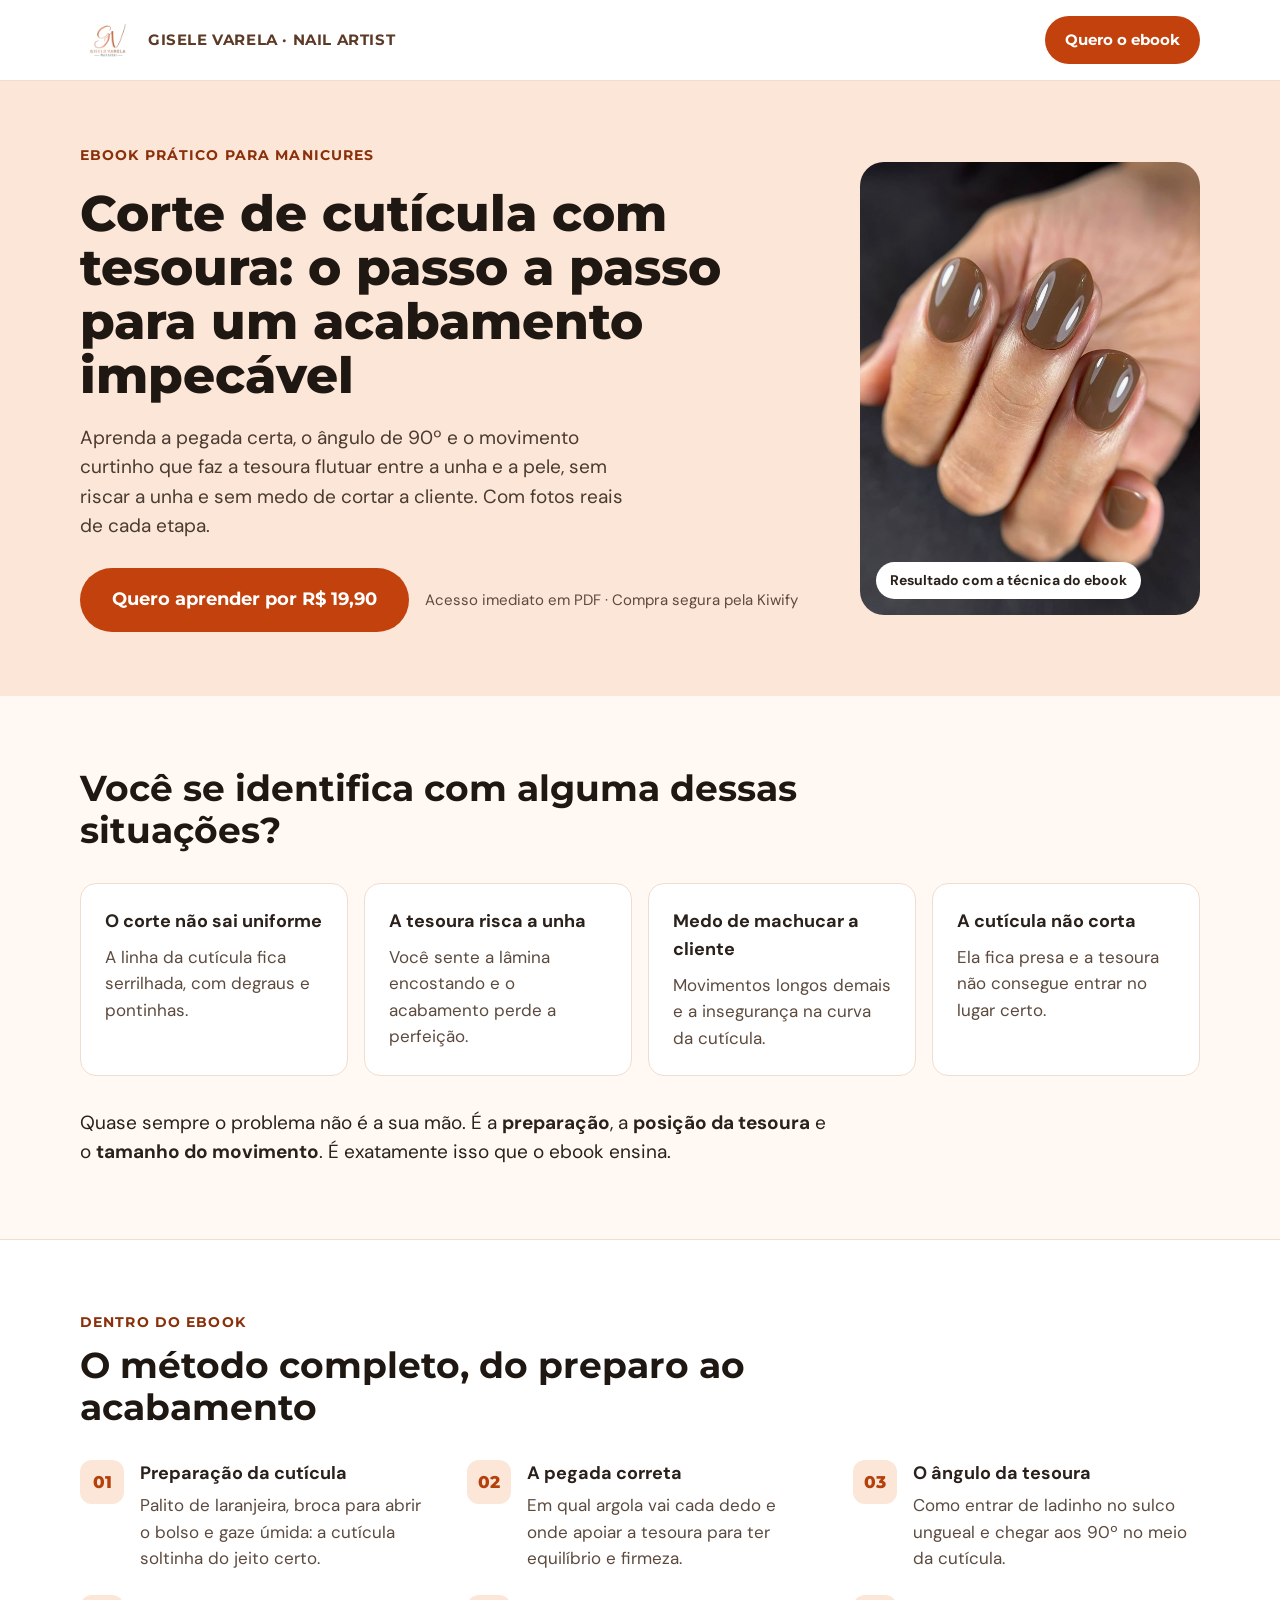
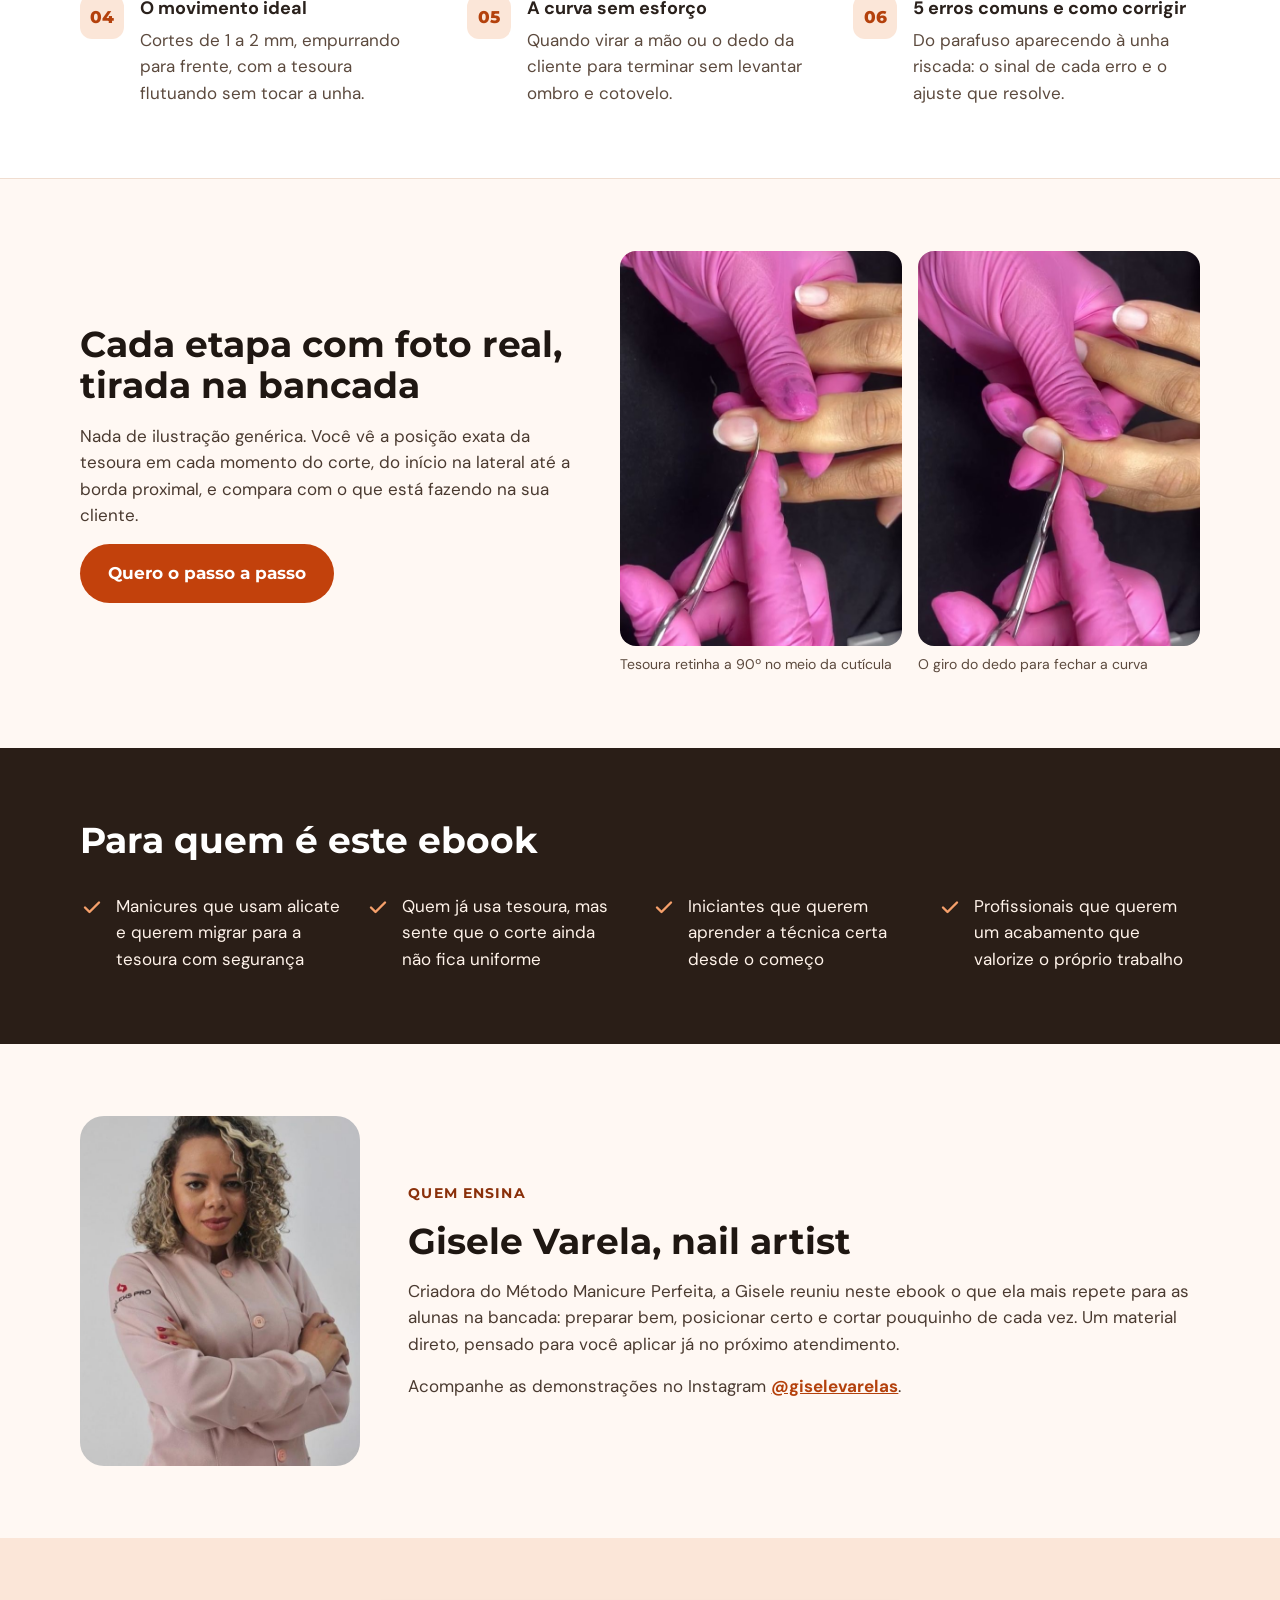
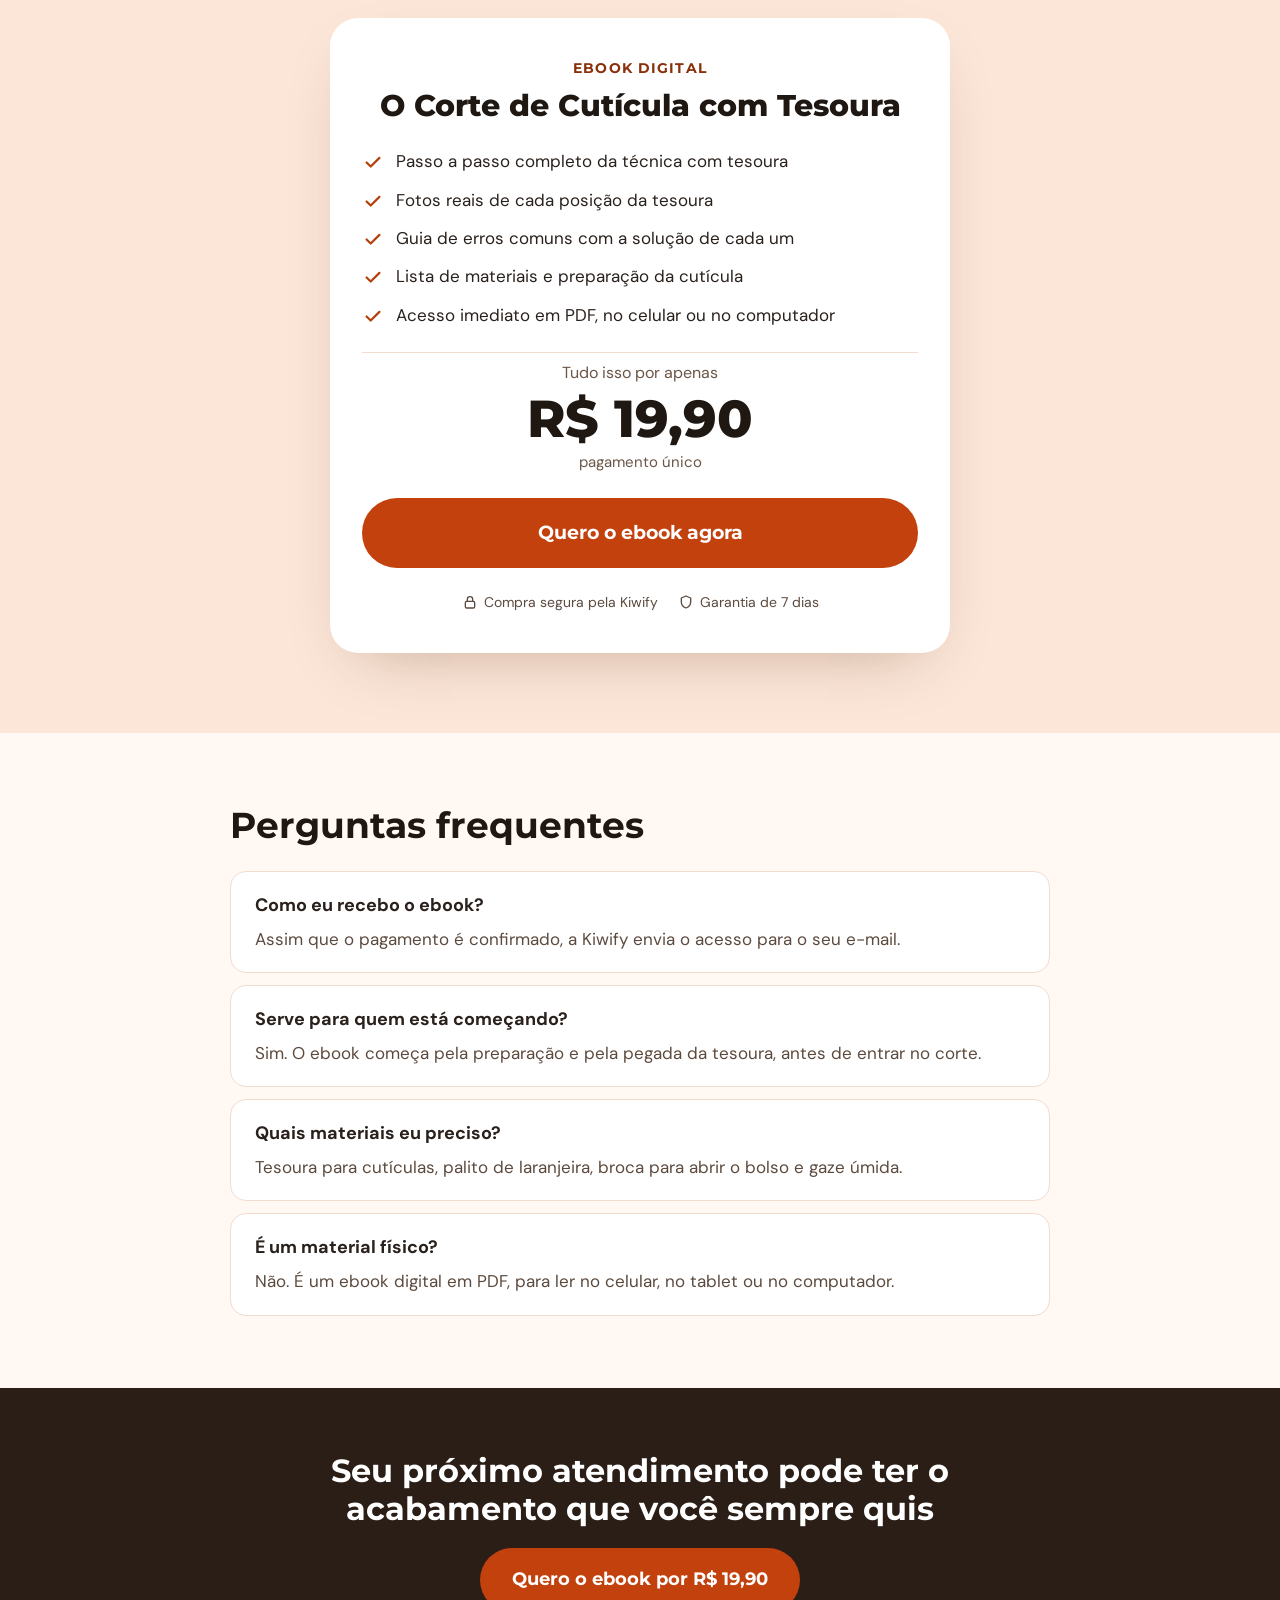
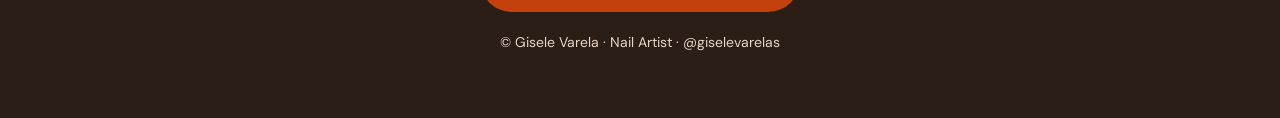
==== ebook/index.html @ bf1847d5 "ebook page" ====
<!doctype html>
<html lang="pt-BR">
<head>
<meta charset="utf-8">
<meta name="viewport" content="width=device-width, initial-scale=1">
<title>Ebook Corte de Cutícula com Tesoura | Gisele Varela</title>
<meta name="description" content="O passo a passo do corte de cutícula com tesoura, com fotos reais de cada etapa. Ebook da nail artist Gisele Varela por R$ 19,90.">
<meta property="og:title" content="Corte de cutícula com tesoura | Ebook Gisele Varela">
<meta property="og:description" content="Pegada correta, ângulo de 90º e cortes de 1 a 2 mm. Ebook por R$ 19,90.">
<meta property="og:image" content="https://giselevarela.com.br/ebook/images/og.jpg">
<meta property="og:url" content="https://giselevarela.com.br/ebook">
<link rel="icon" href="images/logo.png">
<link rel="preconnect" href="https://fonts.googleapis.com">
<link rel="stylesheet" href="https://fonts.googleapis.com/css2?family=Montserrat:wght@600;700;800&family=DM+Sans:wght@400;500;700&display=swap">
<style>
html{scroll-behavior:smooth}
body{margin:0;background:#FFF8F3}
a{color:#B4410C}a:hover{color:#8A300A}
img{max-width:100%}
@media (max-width:600px){h1{font-size:36px!important}h2{font-size:28px!important}}
</style>
<!-- Meta Pixel: siteGi -->
<script>
!function(f,b,e,v,n,t,s){if(f.fbq)return;n=f.fbq=function(){n.callMethod?
n.callMethod.apply(n,arguments):n.queue.push(arguments)};if(!f._fbq)f._fbq=n;
n.push=n;n.loaded=!0;n.version='2.0';n.queue=[];t=b.createElement(e);t.async=!0;
t.src=v;s=b.getElementsByTagName(e)[0];s.parentNode.insertBefore(t,s)}(window,
document,'script','https://connect.facebook.net/en_US/fbevents.js');
fbq('init','1163402462074647');
fbq('track','PageView');
fbq('track','ViewContent',{content_name:'Ebook Corte de Cuticula com Tesoura',content_category:'ebook',value:19.90,currency:'BRL'});
</script>
<noscript><img height="1" width="1" style="display:none" alt="" src="https://www.facebook.com/tr?id=1163402462074647&ev=PageView&noscript=1"></noscript>
</head>
<body>
<div style="font-family: 'DM Sans', system-ui, sans-serif; color: #2A211C; background: #FFF8F3; line-height: 1.55; font-size: 17px">

<!-- Topo -->
<header style="border-bottom: 1px solid #F0DDD0; background: #FFFFFF">
<div style="max-width: 1120px; margin: 0 auto; padding: 12px 20px; display: flex; align-items: center; justify-content: space-between; gap: 16px; flex-wrap: wrap">
<div style="display: flex; align-items: center; gap: 12px">
<img src="images/logo.png" alt="Gisele Varela Nail Artist" style="width: 56px; height: 56px; object-fit: contain">
<span style="font-family: Montserrat, sans-serif; font-weight: 700; font-size: 15px; letter-spacing: 0.04em; color: #5C3A26">GISELE VARELA · NAIL ARTIST</span>
</div>
<a href="#oferta" style="font-family: Montserrat, sans-serif; font-weight: 700; font-size: 15px; text-decoration: none; color: #FFFFFF; background: #C2410C; padding: 12px 20px; border-radius: 999px; min-height: 44px; box-sizing: border-box; display: inline-flex; align-items: center">Quero o ebook</a>
</div>
</header>

<!-- Hero -->
<section style="background: #FBE6D8">
<div style="max-width: 1120px; margin: 0 auto; padding: 64px 20px; display: flex; flex-wrap: wrap; align-items: center; gap: 48px">
<div style="flex: 999 1 480px; min-width: 0; display: flex; flex-direction: column; gap: 20px">
<span style="font-family: Montserrat, sans-serif; font-weight: 700; font-size: 14px; letter-spacing: 0.08em; text-transform: uppercase; color: #8A300A">Ebook prático para manicures</span>
<h1 style="margin: 0; font-family: Montserrat, sans-serif; font-weight: 800; font-size: 50px; line-height: 1.08; color: #1F1712">Corte de cutícula com tesoura: o passo a passo para um acabamento impecável</h1>
<p style="margin: 0; font-size: 19px; color: #4A3A30; max-width: 560px">Aprenda a pegada certa, o ângulo de 90º e o movimento curtinho que faz a tesoura flutuar entre a unha e a pele, sem riscar a unha e sem medo de cortar a cliente. Com fotos reais de cada etapa.</p>
<div style="display: flex; flex-wrap: wrap; align-items: center; gap: 16px; margin-top: 8px">
<a href="#oferta" style="font-family: Montserrat, sans-serif; font-weight: 700; font-size: 18px; text-decoration: none; color: #FFFFFF; background: #C2410C; padding: 18px 32px; border-radius: 999px; min-height: 56px; box-sizing: border-box; display: inline-flex; align-items: center">Quero aprender por R$ 19,90</a>
<span style="font-size: 15px; color: #5C4A3E">Acesso imediato em PDF · Compra segura pela Kiwify</span>
</div>
</div>
<div style="flex: 1 1 340px; min-width: 0; display: flex; justify-content: center">
<div style="position: relative; width: 100%; max-width: 400px">
<img src="images/resultado.jpg" alt="Unhas finalizadas com esmalte marrom após o corte com tesoura" style="width: 100%; aspect-ratio: 3 / 4; object-fit: cover; border-radius: 24px; display: block">
<span style="position: absolute; left: 16px; bottom: 16px; background: #FFFFFF; color: #2A211C; font-size: 14px; font-weight: 700; padding: 8px 14px; border-radius: 999px">Resultado com a técnica do ebook</span>
</div>
</div>
</div>
</section>

<!-- Dores -->
<section>
<div style="max-width: 1120px; margin: 0 auto; padding: 72px 20px; display: flex; flex-direction: column; gap: 32px">
<h2 style="margin: 0; font-family: Montserrat, sans-serif; font-weight: 700; font-size: 36px; line-height: 1.15; color: #1F1712; max-width: 720px">Você se identifica com alguma dessas situações?</h2>
<div style="display: grid; grid-template-columns: repeat(auto-fit, minmax(240px, 1fr)); gap: 16px">
<div style="background: #FFFFFF; border: 1px solid #F0DDD0; border-radius: 16px; padding: 24px; display: flex; flex-direction: column; gap: 8px">
<strong style="font-size: 18px">O corte não sai uniforme</strong>
<span style="color: #5C4A3E">A linha da cutícula fica serrilhada, com degraus e pontinhas.</span>
</div>
<div style="background: #FFFFFF; border: 1px solid #F0DDD0; border-radius: 16px; padding: 24px; display: flex; flex-direction: column; gap: 8px">
<strong style="font-size: 18px">A tesoura risca a unha</strong>
<span style="color: #5C4A3E">Você sente a lâmina encostando e o acabamento perde a perfeição.</span>
</div>
<div style="background: #FFFFFF; border: 1px solid #F0DDD0; border-radius: 16px; padding: 24px; display: flex; flex-direction: column; gap: 8px">
<strong style="font-size: 18px">Medo de machucar a cliente</strong>
<span style="color: #5C4A3E">Movimentos longos demais e a insegurança na curva da cutícula.</span>
</div>
<div style="background: #FFFFFF; border: 1px solid #F0DDD0; border-radius: 16px; padding: 24px; display: flex; flex-direction: column; gap: 8px">
<strong style="font-size: 18px">A cutícula não corta</strong>
<span style="color: #5C4A3E">Ela fica presa e a tesoura não consegue entrar no lugar certo.</span>
</div>
</div>
<p style="margin: 0; font-size: 19px; color: #2A211C; max-width: 760px">Quase sempre o problema não é a sua mão. É a <strong>preparação</strong>, a <strong>posição da tesoura</strong> e o <strong>tamanho do movimento</strong>. É exatamente isso que o ebook ensina.</p>
</div>
</section>

<!-- O que você vai aprender -->
<section style="background: #FFFFFF; border-top: 1px solid #F0DDD0; border-bottom: 1px solid #F0DDD0">
<div style="max-width: 1120px; margin: 0 auto; padding: 72px 20px; display: flex; flex-direction: column; gap: 32px">
<div style="display: flex; flex-direction: column; gap: 12px; max-width: 720px">
<span style="font-family: Montserrat, sans-serif; font-weight: 700; font-size: 14px; letter-spacing: 0.08em; text-transform: uppercase; color: #8A300A">Dentro do ebook</span>
<h2 style="margin: 0; font-family: Montserrat, sans-serif; font-weight: 700; font-size: 36px; line-height: 1.15; color: #1F1712">O método completo, do preparo ao acabamento</h2>
</div>
<div style="display: grid; grid-template-columns: repeat(auto-fit, minmax(300px, 1fr)); gap: 24px 40px">
<div style="display: flex; gap: 16px; align-items: flex-start">
<span style="flex: none; width: 44px; height: 44px; border-radius: 12px; background: #FBE6D8; color: #B4410C; display: flex; align-items: center; justify-content: center; font-family: Montserrat, sans-serif; font-weight: 800">01</span>
<div style="display: flex; flex-direction: column; gap: 4px"><strong style="font-size: 18px">Preparação da cutícula</strong><span style="color: #5C4A3E">Palito de laranjeira, broca para abrir o bolso e gaze úmida: a cutícula soltinha do jeito certo.</span></div>
</div>
<div style="display: flex; gap: 16px; align-items: flex-start">
<span style="flex: none; width: 44px; height: 44px; border-radius: 12px; background: #FBE6D8; color: #B4410C; display: flex; align-items: center; justify-content: center; font-family: Montserrat, sans-serif; font-weight: 800">02</span>
<div style="display: flex; flex-direction: column; gap: 4px"><strong style="font-size: 18px">A pegada correta</strong><span style="color: #5C4A3E">Em qual argola vai cada dedo e onde apoiar a tesoura para ter equilíbrio e firmeza.</span></div>
</div>
<div style="display: flex; gap: 16px; align-items: flex-start">
<span style="flex: none; width: 44px; height: 44px; border-radius: 12px; background: #FBE6D8; color: #B4410C; display: flex; align-items: center; justify-content: center; font-family: Montserrat, sans-serif; font-weight: 800">03</span>
<div style="display: flex; flex-direction: column; gap: 4px"><strong style="font-size: 18px">O ângulo da tesoura</strong><span style="color: #5C4A3E">Como entrar de ladinho no sulco ungueal e chegar aos 90º no meio da cutícula.</span></div>
</div>
<div style="display: flex; gap: 16px; align-items: flex-start">
<span style="flex: none; width: 44px; height: 44px; border-radius: 12px; background: #FBE6D8; color: #B4410C; display: flex; align-items: center; justify-content: center; font-family: Montserrat, sans-serif; font-weight: 800">04</span>
<div style="display: flex; flex-direction: column; gap: 4px"><strong style="font-size: 18px">O movimento ideal</strong><span style="color: #5C4A3E">Cortes de 1 a 2 mm, empurrando para frente, com a tesoura flutuando sem tocar a unha.</span></div>
</div>
<div style="display: flex; gap: 16px; align-items: flex-start">
<span style="flex: none; width: 44px; height: 44px; border-radius: 12px; background: #FBE6D8; color: #B4410C; display: flex; align-items: center; justify-content: center; font-family: Montserrat, sans-serif; font-weight: 800">05</span>
<div style="display: flex; flex-direction: column; gap: 4px"><strong style="font-size: 18px">A curva sem esforço</strong><span style="color: #5C4A3E">Quando virar a mão ou o dedo da cliente para terminar sem levantar ombro e cotovelo.</span></div>
</div>
<div style="display: flex; gap: 16px; align-items: flex-start">
<span style="flex: none; width: 44px; height: 44px; border-radius: 12px; background: #FBE6D8; color: #B4410C; display: flex; align-items: center; justify-content: center; font-family: Montserrat, sans-serif; font-weight: 800">06</span>
<div style="display: flex; flex-direction: column; gap: 4px"><strong style="font-size: 18px">5 erros comuns e como corrigir</strong><span style="color: #5C4A3E">Do parafuso aparecendo à unha riscada: o sinal de cada erro e o ajuste que resolve.</span></div>
</div>
</div>
</div>
</section>

<!-- Fotos do passo a passo -->
<section>
<div style="max-width: 1120px; margin: 0 auto; padding: 72px 20px; display: flex; flex-wrap: wrap; gap: 40px; align-items: center">
<div style="flex: 1 1 360px; min-width: 0; display: flex; flex-direction: column; gap: 16px">
<h2 style="margin: 0; font-family: Montserrat, sans-serif; font-weight: 700; font-size: 36px; line-height: 1.15; color: #1F1712">Cada etapa com foto real, tirada na bancada</h2>
<p style="margin: 0; color: #4A3A30">Nada de ilustração genérica. Você vê a posição exata da tesoura em cada momento do corte, do início na lateral até a borda proximal, e compara com o que está fazendo na sua cliente.</p>
<a href="#oferta" style="align-self: flex-start; font-family: Montserrat, sans-serif; font-weight: 700; font-size: 17px; text-decoration: none; color: #FFFFFF; background: #C2410C; padding: 16px 28px; border-radius: 999px; min-height: 52px; box-sizing: border-box; display: inline-flex; align-items: center">Quero o passo a passo</a>
</div>
<div style="flex: 1 1 440px; min-width: 0; display: grid; grid-template-columns: repeat(2, minmax(0, 1fr)); gap: 16px">
<figure style="margin: 0; display: flex; flex-direction: column; gap: 8px">
<img src="images/angulo-90.jpg" alt="Tesoura posicionada a 90 graus no meio da cutícula" style="width: 100%; aspect-ratio: 5 / 7; object-fit: cover; border-radius: 16px; display: block">
<figcaption style="font-size: 14px; color: #5C4A3E">Tesoura retinha a 90º no meio da cutícula</figcaption>
</figure>
<figure style="margin: 0; display: flex; flex-direction: column; gap: 8px">
<img src="images/tecnica-curva.jpg" alt="Virando levemente o dedo da cliente para fazer a curva" style="width: 100%; aspect-ratio: 5 / 7; object-fit: cover; border-radius: 16px; display: block">
<figcaption style="font-size: 14px; color: #5C4A3E">O giro do dedo para fechar a curva</figcaption>
</figure>
</div>
</div>
</section>

<!-- Para quem é -->
<section style="background: #2A1E17; color: #FFF3EA">
<div style="max-width: 1120px; margin: 0 auto; padding: 72px 20px; display: flex; flex-direction: column; gap: 32px">
<h2 style="margin: 0; font-family: Montserrat, sans-serif; font-weight: 700; font-size: 36px; line-height: 1.15; color: #FFFFFF">Para quem é este ebook</h2>
<div style="display: grid; grid-template-columns: repeat(auto-fit, minmax(260px, 1fr)); gap: 24px">
<div style="display: flex; gap: 12px; align-items: flex-start">
<svg width="24" height="24" viewBox="0 0 24 24" fill="none" stroke="#F6A06B" stroke-width="2.4" stroke-linecap="round" stroke-linejoin="round" aria-hidden="true" style="flex: none; margin-top: 2px"><path d="M5 12.5l4.5 4.5L19 7.5"></path></svg>
<span>Manicures que usam alicate e querem migrar para a tesoura com segurança</span>
</div>
<div style="display: flex; gap: 12px; align-items: flex-start">
<svg width="24" height="24" viewBox="0 0 24 24" fill="none" stroke="#F6A06B" stroke-width="2.4" stroke-linecap="round" stroke-linejoin="round" aria-hidden="true" style="flex: none; margin-top: 2px"><path d="M5 12.5l4.5 4.5L19 7.5"></path></svg>
<span>Quem já usa tesoura, mas sente que o corte ainda não fica uniforme</span>
</div>
<div style="display: flex; gap: 12px; align-items: flex-start">
<svg width="24" height="24" viewBox="0 0 24 24" fill="none" stroke="#F6A06B" stroke-width="2.4" stroke-linecap="round" stroke-linejoin="round" aria-hidden="true" style="flex: none; margin-top: 2px"><path d="M5 12.5l4.5 4.5L19 7.5"></path></svg>
<span>Iniciantes que querem aprender a técnica certa desde o começo</span>
</div>
<div style="display: flex; gap: 12px; align-items: flex-start">
<svg width="24" height="24" viewBox="0 0 24 24" fill="none" stroke="#F6A06B" stroke-width="2.4" stroke-linecap="round" stroke-linejoin="round" aria-hidden="true" style="flex: none; margin-top: 2px"><path d="M5 12.5l4.5 4.5L19 7.5"></path></svg>
<span>Profissionais que querem um acabamento que valorize o próprio trabalho</span>
</div>
</div>
</div>
</section>

<!-- Sobre a Gisele -->
<section>
<div style="max-width: 1120px; margin: 0 auto; padding: 72px 20px; display: flex; flex-wrap: wrap; gap: 48px; align-items: center">
<img src="images/gisele.jpg" alt="Gisele Varela, nail artist" style="flex: 1 1 280px; max-width: 380px; width: 100%; aspect-ratio: 4 / 5; object-fit: cover; border-radius: 24px; display: block; min-width: 0">
<div style="flex: 999 1 420px; min-width: 0; display: flex; flex-direction: column; gap: 16px">
<span style="font-family: Montserrat, sans-serif; font-weight: 700; font-size: 14px; letter-spacing: 0.08em; text-transform: uppercase; color: #8A300A">Quem ensina</span>
<h2 style="margin: 0; font-family: Montserrat, sans-serif; font-weight: 700; font-size: 36px; line-height: 1.15; color: #1F1712">Gisele Varela, nail artist</h2>
<p style="margin: 0; color: #4A3A30">Criadora do Método Manicure Perfeita, a Gisele reuniu neste ebook o que ela mais repete para as alunas na bancada: preparar bem, posicionar certo e cortar pouquinho de cada vez. Um material direto, pensado para você aplicar já no próximo atendimento.</p>
<p style="margin: 0; color: #4A3A30">Acompanhe as demonstrações no Instagram <a href="https://instagram.com/giselevarelas" style="font-weight: 700">@giselevarelas</a>.</p>
</div>
</div>
</section>

<!-- Oferta -->
<section id="oferta" style="background: #FBE6D8">
<div style="max-width: 1120px; margin: 0 auto; padding: 80px 20px; display: flex; justify-content: center">
<div style="width: 100%; max-width: 620px; background: #FFFFFF; border-radius: 28px; padding: 40px 32px; box-sizing: border-box; display: flex; flex-direction: column; gap: 24px; box-shadow: 0 24px 60px -30px rgba(90, 40, 10, 0.35)">
<div style="display: flex; flex-direction: column; gap: 8px; text-align: center">
<span style="font-family: Montserrat, sans-serif; font-weight: 700; font-size: 14px; letter-spacing: 0.08em; text-transform: uppercase; color: #8A300A">Ebook digital</span>
<h2 style="margin: 0; font-family: Montserrat, sans-serif; font-weight: 800; font-size: 30px; line-height: 1.2; color: #1F1712">O Corte de Cutícula com Tesoura</h2>
</div>
<ul style="margin: 0; padding: 0; list-style: none; display: flex; flex-direction: column; gap: 12px">
<li style="display: flex; gap: 12px; align-items: flex-start"><svg width="22" height="22" viewBox="0 0 24 24" fill="none" stroke="#B4410C" stroke-width="2.4" stroke-linecap="round" stroke-linejoin="round" aria-hidden="true" style="flex: none; margin-top: 3px"><path d="M5 12.5l4.5 4.5L19 7.5"></path></svg><span>Passo a passo completo da técnica com tesoura</span></li>
<li style="display: flex; gap: 12px; align-items: flex-start"><svg width="22" height="22" viewBox="0 0 24 24" fill="none" stroke="#B4410C" stroke-width="2.4" stroke-linecap="round" stroke-linejoin="round" aria-hidden="true" style="flex: none; margin-top: 3px"><path d="M5 12.5l4.5 4.5L19 7.5"></path></svg><span>Fotos reais de cada posição da tesoura</span></li>
<li style="display: flex; gap: 12px; align-items: flex-start"><svg width="22" height="22" viewBox="0 0 24 24" fill="none" stroke="#B4410C" stroke-width="2.4" stroke-linecap="round" stroke-linejoin="round" aria-hidden="true" style="flex: none; margin-top: 3px"><path d="M5 12.5l4.5 4.5L19 7.5"></path></svg><span>Guia de erros comuns com a solução de cada um</span></li>
<li style="display: flex; gap: 12px; align-items: flex-start"><svg width="22" height="22" viewBox="0 0 24 24" fill="none" stroke="#B4410C" stroke-width="2.4" stroke-linecap="round" stroke-linejoin="round" aria-hidden="true" style="flex: none; margin-top: 3px"><path d="M5 12.5l4.5 4.5L19 7.5"></path></svg><span>Lista de materiais e preparação da cutícula</span></li>
<li style="display: flex; gap: 12px; align-items: flex-start"><svg width="22" height="22" viewBox="0 0 24 24" fill="none" stroke="#B4410C" stroke-width="2.4" stroke-linecap="round" stroke-linejoin="round" aria-hidden="true" style="flex: none; margin-top: 3px"><path d="M5 12.5l4.5 4.5L19 7.5"></path></svg><span>Acesso imediato em PDF, no celular ou no computador</span></li>
</ul>
<div style="display: flex; flex-direction: column; align-items: center; gap: 4px; padding-top: 8px; border-top: 1px solid #F0DDD0">
<span style="font-size: 16px; color: #6B5648">Tudo isso por apenas</span>
<span style="font-family: Montserrat, sans-serif; font-weight: 800; font-size: 52px; line-height: 1.1; color: #1F1712">R$ 19,90</span>
<span style="font-size: 15px; color: #6B5648">pagamento único</span>
</div>
<a href="https://pay.kiwify.com.br/HO2A3Sz" style="font-family: Montserrat, sans-serif; font-weight: 700; font-size: 19px; text-decoration: none; color: #FFFFFF; background: #C2410C; padding: 20px 24px; border-radius: 999px; min-height: 60px; box-sizing: border-box; display: flex; align-items: center; justify-content: center; text-align: center">Quero o ebook agora</a>
<div style="display: flex; flex-wrap: wrap; justify-content: center; gap: 8px 20px; font-size: 14px; color: #5C4A3E">
<span style="display: inline-flex; align-items: center; gap: 6px"><svg width="16" height="16" viewBox="0 0 24 24" fill="none" stroke="currentColor" stroke-width="2" stroke-linecap="round" stroke-linejoin="round" aria-hidden="true"><rect x="5" y="11" width="14" height="10" rx="2"></rect><path d="M8 11V8a4 4 0 0 1 8 0v3"></path></svg>Compra segura pela Kiwify</span>
<span style="display: inline-flex; align-items: center; gap: 6px"><svg width="16" height="16" viewBox="0 0 24 24" fill="none" stroke="currentColor" stroke-width="2" stroke-linecap="round" stroke-linejoin="round" aria-hidden="true"><path d="M12 3l7 3v6c0 4.5-3 7.5-7 9-4-1.5-7-4.5-7-9V6z"></path></svg>Garantia de 7 dias</span>
</div>
</div>
</div>
</section>

<!-- FAQ -->
<section>
<div style="max-width: 820px; margin: 0 auto; padding: 72px 20px; display: flex; flex-direction: column; gap: 24px">
<h2 style="margin: 0; font-family: Montserrat, sans-serif; font-weight: 700; font-size: 36px; line-height: 1.15; color: #1F1712">Perguntas frequentes</h2>
<div style="display: flex; flex-direction: column; gap: 12px">
<div style="background: #FFFFFF; border: 1px solid #F0DDD0; border-radius: 16px; padding: 20px 24px; display: flex; flex-direction: column; gap: 6px">
<strong style="font-size: 18px">Como eu recebo o ebook?</strong>
<span style="color: #5C4A3E">Assim que o pagamento é confirmado, a Kiwify envia o acesso para o seu e-mail.</span>
</div>
<div style="background: #FFFFFF; border: 1px solid #F0DDD0; border-radius: 16px; padding: 20px 24px; display: flex; flex-direction: column; gap: 6px">
<strong style="font-size: 18px">Serve para quem está começando?</strong>
<span style="color: #5C4A3E">Sim. O ebook começa pela preparação e pela pegada da tesoura, antes de entrar no corte.</span>
</div>
<div style="background: #FFFFFF; border: 1px solid #F0DDD0; border-radius: 16px; padding: 20px 24px; display: flex; flex-direction: column; gap: 6px">
<strong style="font-size: 18px">Quais materiais eu preciso?</strong>
<span style="color: #5C4A3E">Tesoura para cutículas, palito de laranjeira, broca para abrir o bolso e gaze úmida.</span>
</div>
<div style="background: #FFFFFF; border: 1px solid #F0DDD0; border-radius: 16px; padding: 20px 24px; display: flex; flex-direction: column; gap: 6px">
<strong style="font-size: 18px">É um material físico?</strong>
<span style="color: #5C4A3E">Não. É um ebook digital em PDF, para ler no celular, no tablet ou no computador.</span>
</div>
</div>
</div>
</section>

<!-- CTA final -->
<section style="background: #2A1E17">
<div style="max-width: 1120px; margin: 0 auto; padding: 64px 20px; display: flex; flex-direction: column; align-items: center; gap: 20px; text-align: center">
<h2 style="margin: 0; font-family: Montserrat, sans-serif; font-weight: 700; font-size: 32px; line-height: 1.2; color: #FFFFFF; max-width: 680px">Seu próximo atendimento pode ter o acabamento que você sempre quis</h2>
<a href="https://pay.kiwify.com.br/HO2A3Sz" style="font-family: Montserrat, sans-serif; font-weight: 700; font-size: 18px; text-decoration: none; color: #FFFFFF; background: #C2410C; padding: 18px 32px; border-radius: 999px; min-height: 56px; box-sizing: border-box; display: inline-flex; align-items: center">Quero o ebook por R$ 19,90</a>
<span style="font-size: 14px; color: #E8D3C4">© Gisele Varela · Nail Artist · @giselevarelas</span>
</div>
</section>

</div>
<script>
// Repassa UTMs e parâmetros do anúncio (utm_*, fbclid, src) para o checkout da Kiwify
(function(){
  var q = window.location.search;
  if(!q) return;
  document.querySelectorAll('a[href^="https://pay.kiwify.com.br/"]').forEach(function(a){
    a.href = a.href + (a.href.indexOf('?')>-1 ? '&' : '?') + q.slice(1);
  });
})();
</script>
</body>
</html>
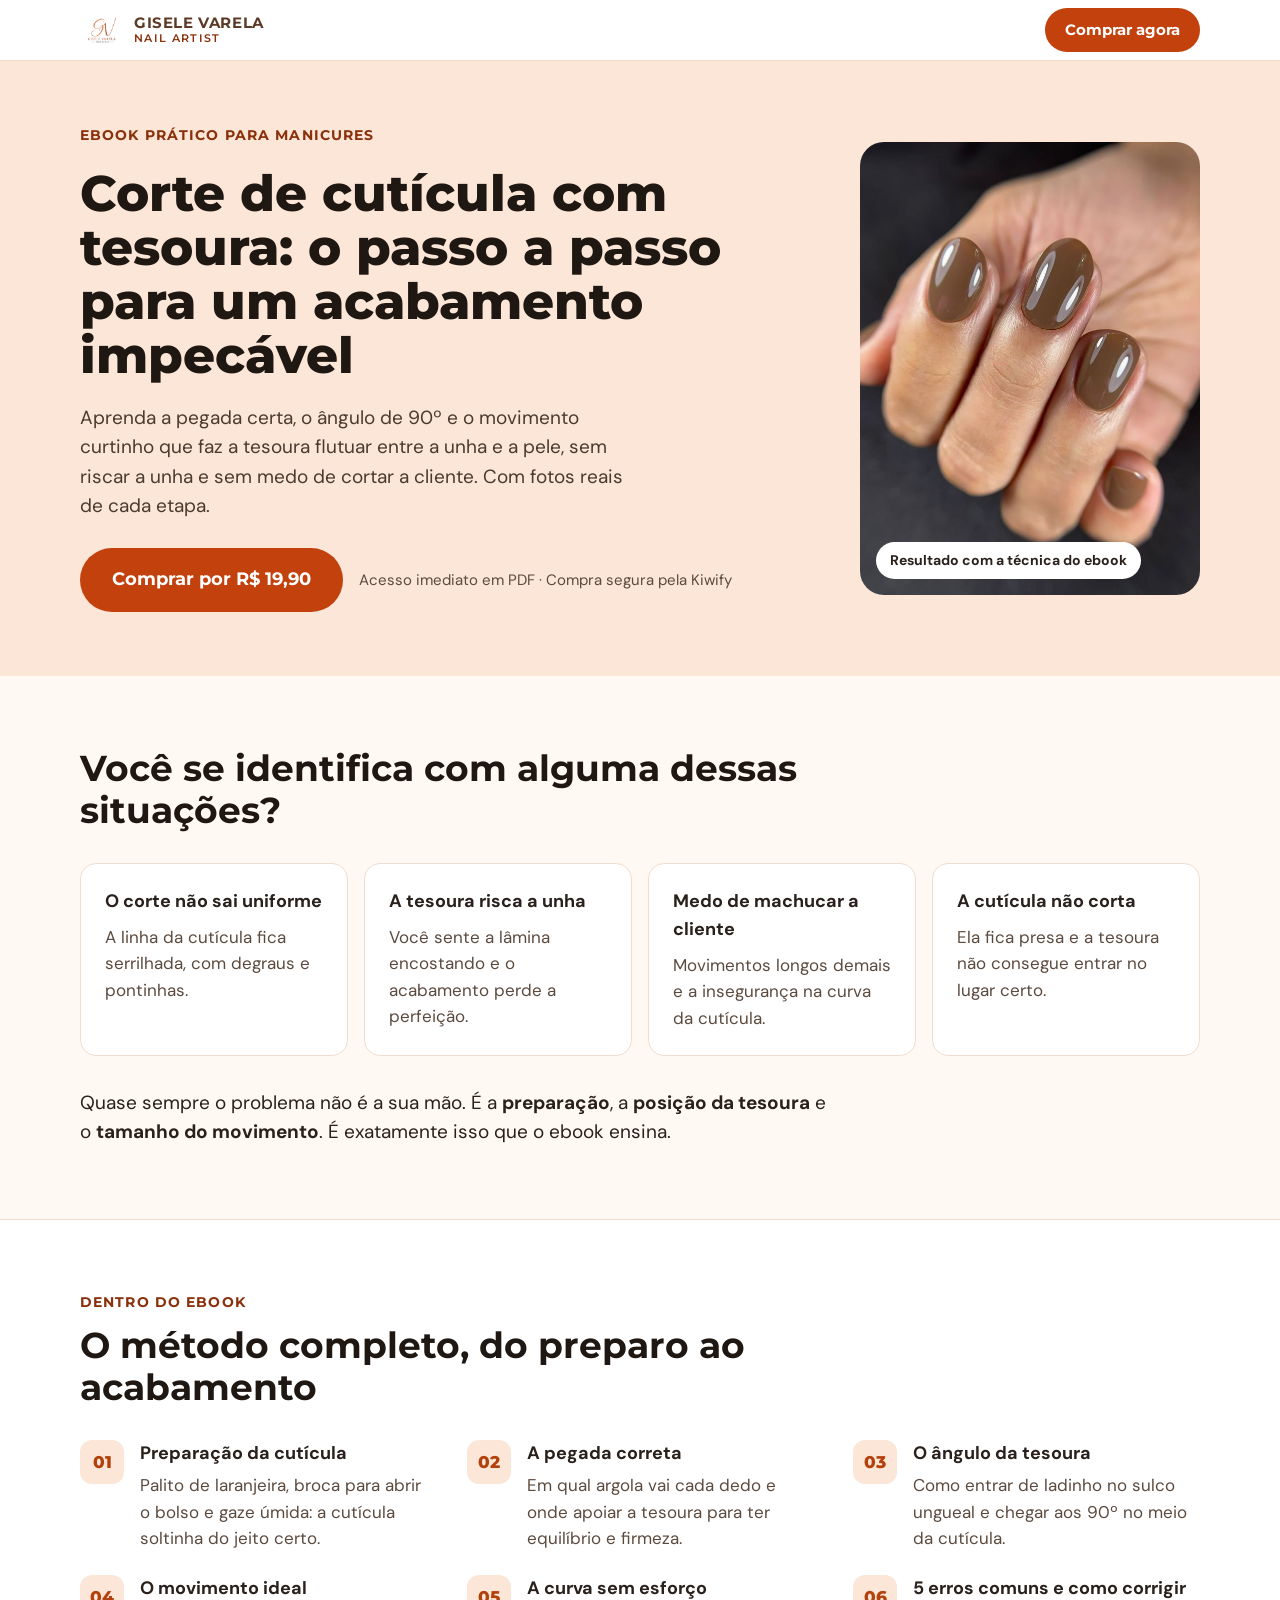
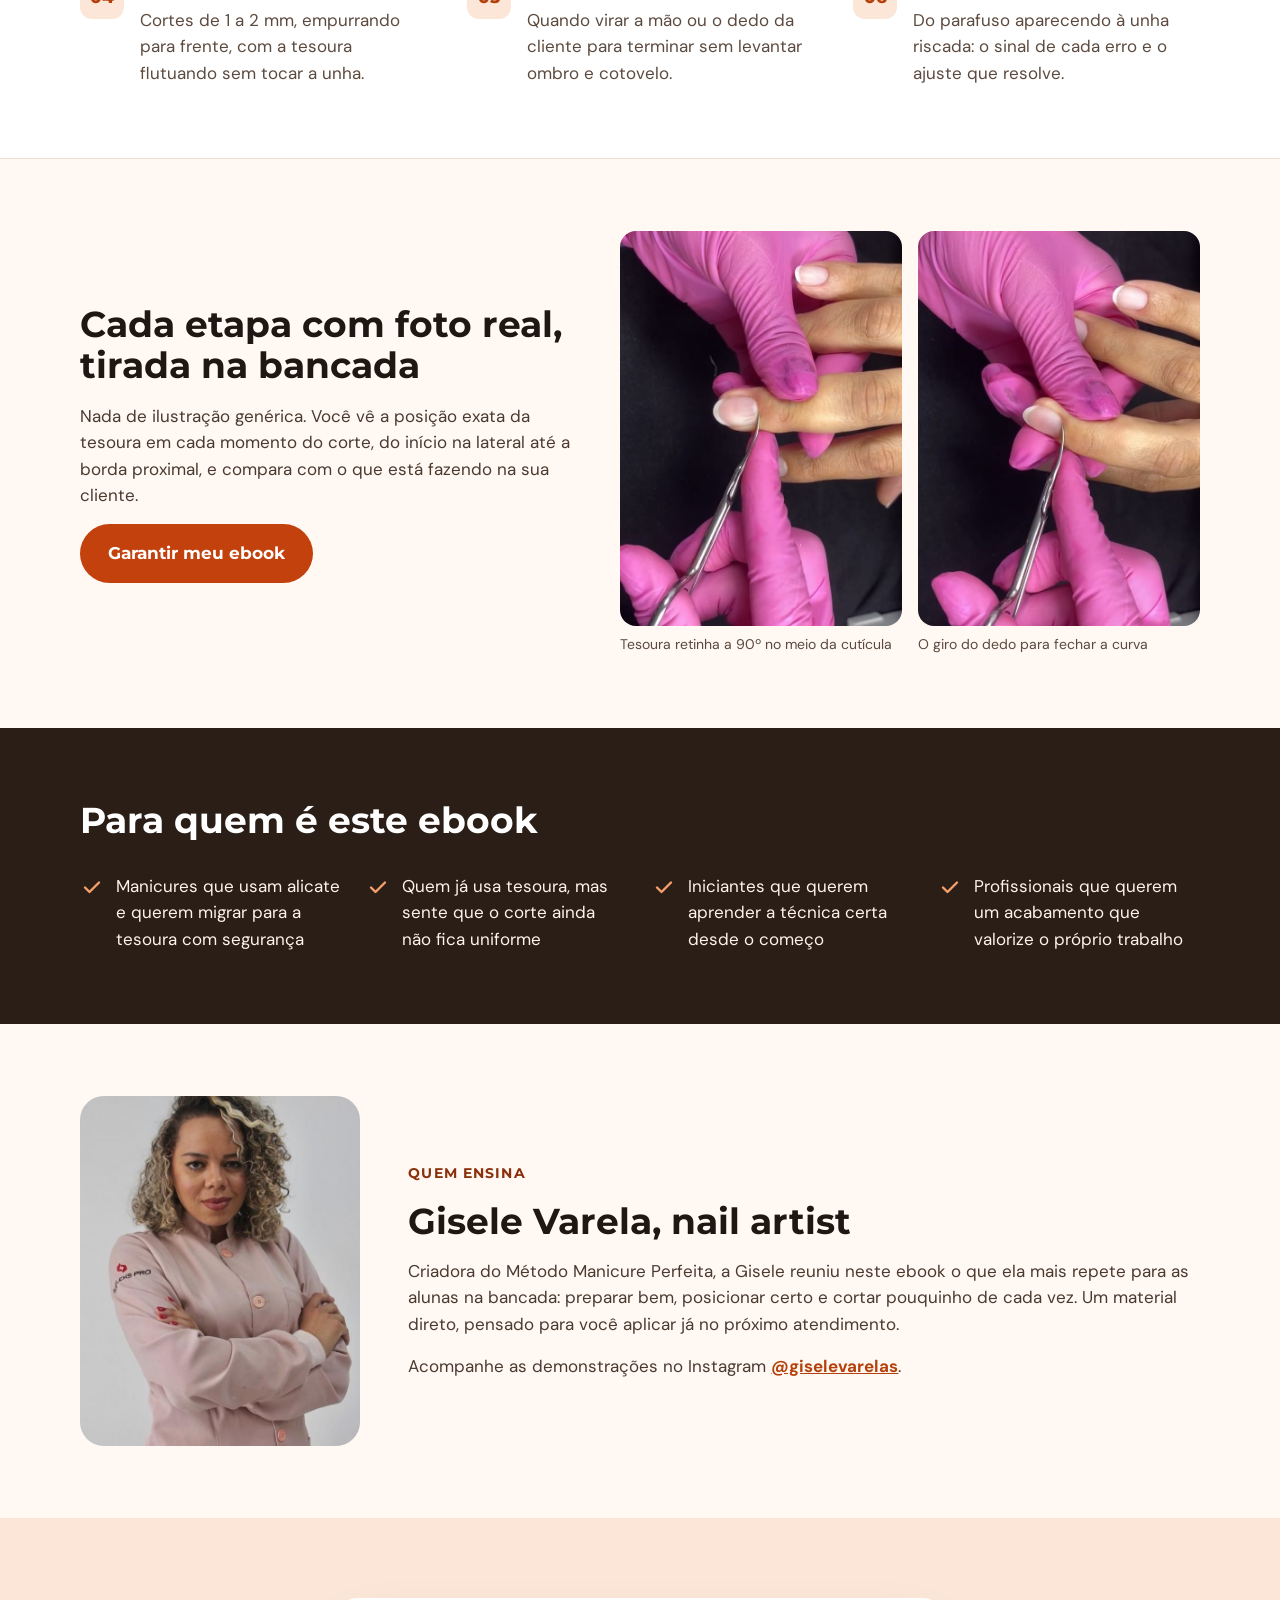
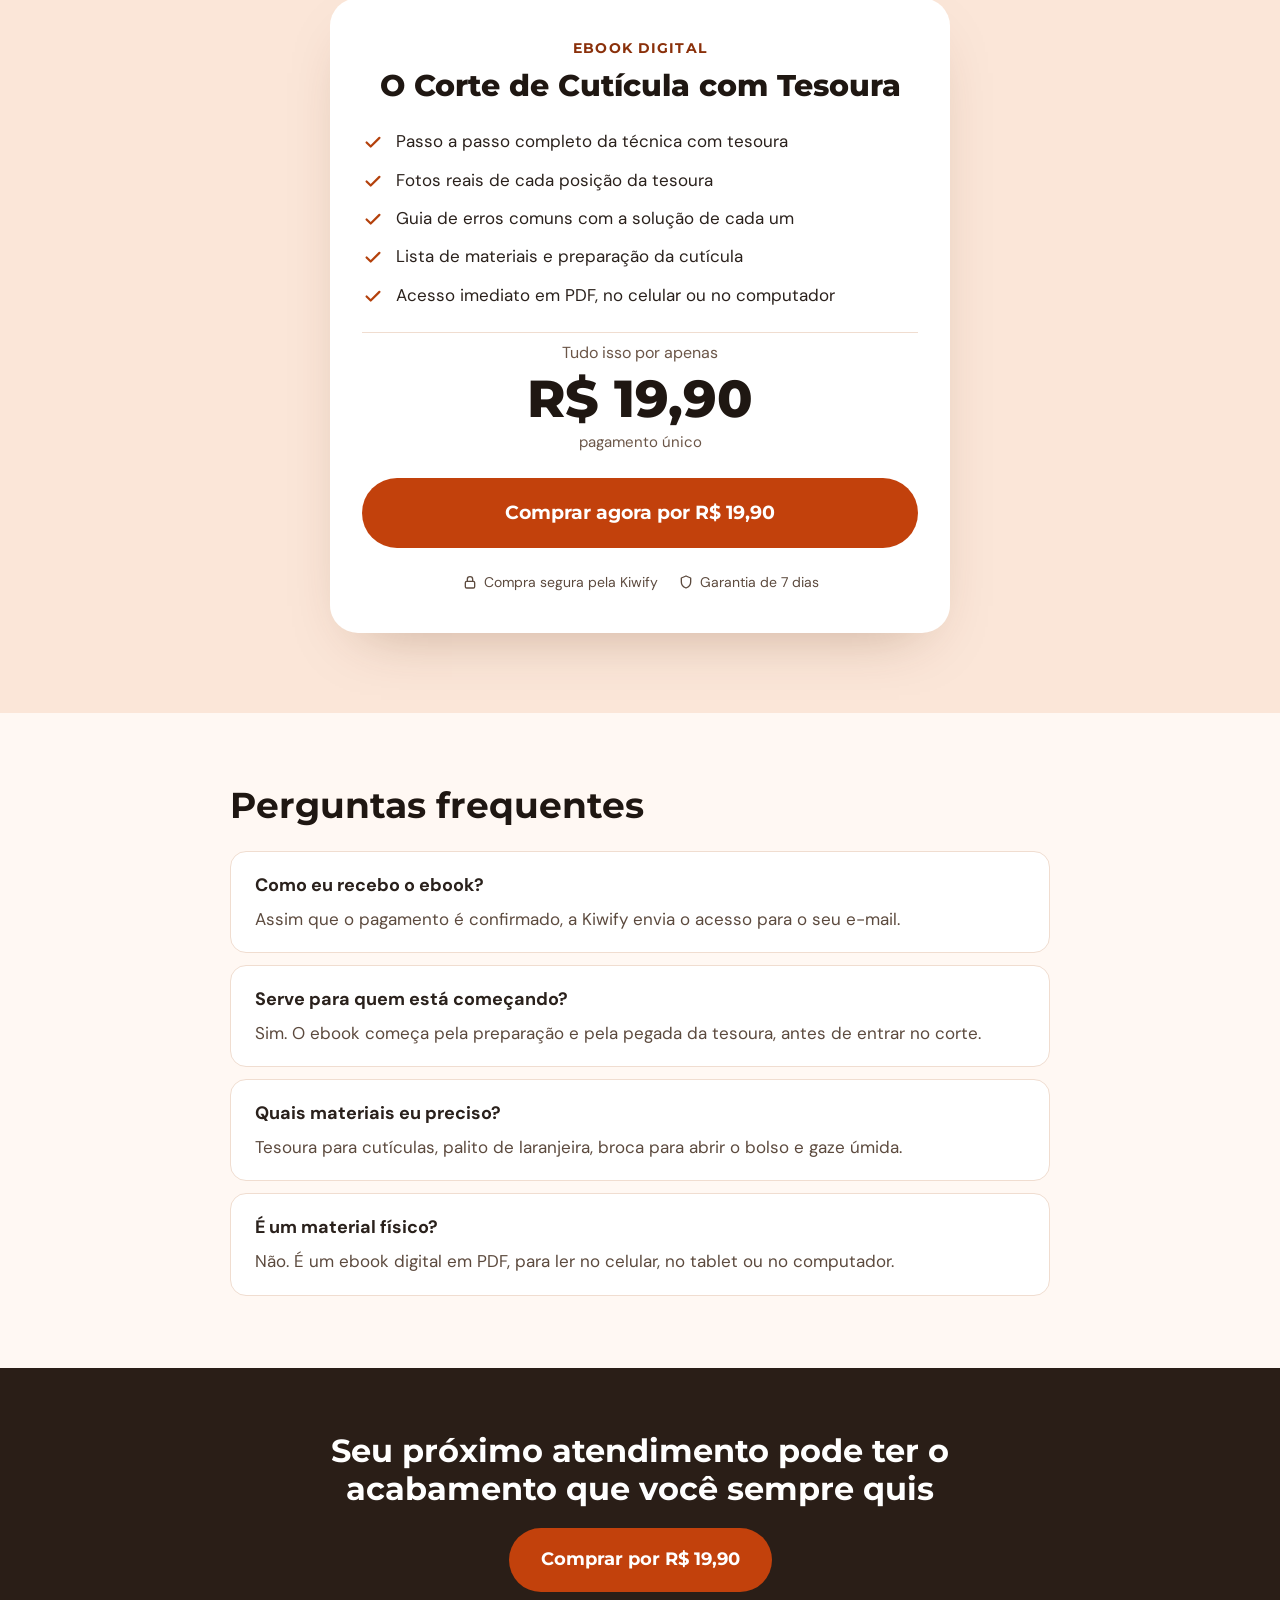
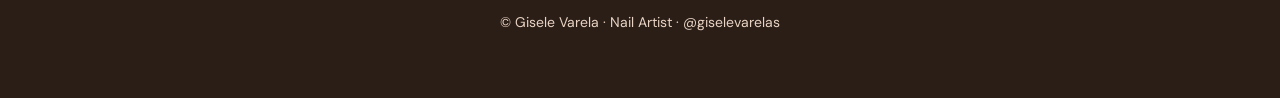
==== commit 4b7f31d3: "melhoria visual na LP de ebook" ====
--- a/ebook/index.html
+++ b/ebook/index.html
@@ -17,7 +17,45 @@
 body{margin:0;background:#FFF8F3}
 a{color:#B4410C}a:hover{color:#8A300A}
 img{max-width:100%}
-@media (max-width:600px){h1{font-size:36px!important}h2{font-size:28px!important}}
+#oferta{scroll-margin-top:72px}
+.topbar{position:sticky;top:0;z-index:50;border-bottom:1px solid #F0DDD0;background:rgba(255,255,255,.96);-webkit-backdrop-filter:blur(8px);backdrop-filter:blur(8px)}
+.topbar-in{max-width:1120px;margin:0 auto;padding:8px 20px;display:flex;align-items:center;justify-content:space-between;gap:12px}
+.brand{display:flex;align-items:center;gap:10px;min-width:0}
+.brand img{width:44px;height:44px;object-fit:contain;flex:none}
+.brand-name{display:flex;flex-direction:column;font-family:Montserrat,sans-serif;font-weight:700;line-height:1.2;color:#5C3A26;min-width:0}
+.brand-name b{font-size:15px;letter-spacing:.04em;font-weight:700;white-space:nowrap}
+.brand-name small{font-size:11px;letter-spacing:.12em;font-weight:600;color:#8A300A}
+.top-cta{flex:none;font-family:Montserrat,sans-serif;font-weight:700;font-size:15px;text-decoration:none;color:#fff;background:#C2410C;padding:10px 20px;border-radius:999px;min-height:44px;box-sizing:border-box;display:inline-flex;align-items:center;white-space:nowrap}
+.top-cta:hover{color:#fff;background:#8A300A}
+.sticky-buy{position:fixed;left:0;right:0;bottom:0;z-index:60;display:none;align-items:center;justify-content:space-between;gap:12px;padding:10px 16px calc(10px + env(safe-area-inset-bottom));background:#fff;border-top:1px solid #F0DDD0;box-shadow:0 -8px 24px -12px rgba(90,40,10,.3);transform:translateY(110%);transition:transform .3s ease}
+.sticky-buy.show{transform:none}
+.sticky-price{display:flex;flex-direction:column;line-height:1.2;font-family:Montserrat,sans-serif;min-width:0}
+.sticky-price small{font-family:'DM Sans',system-ui,sans-serif;font-size:12px;color:#6B5648}
+.sticky-price strong{font-size:22px;font-weight:800;color:#1F1712}
+.sticky-btn{flex:1 1 auto;max-width:240px;font-family:Montserrat,sans-serif;font-weight:700;font-size:16px;text-decoration:none;color:#fff;background:#C2410C;padding:12px 16px;border-radius:999px;min-height:48px;box-sizing:border-box;display:flex;align-items:center;justify-content:center;text-align:center;animation:pulse 2.4s ease-in-out infinite}
+.sticky-btn:hover{color:#fff}
+@keyframes pulse{0%,100%{box-shadow:0 0 0 0 rgba(194,65,12,.45)}50%{box-shadow:0 0 0 10px rgba(194,65,12,0)}}
+@media (prefers-reduced-motion:reduce){.sticky-btn{animation:none}.sticky-buy{transition:none}html{scroll-behavior:auto}}
+@media (max-width:768px){
+.sticky-buy{display:flex}
+body{padding-bottom:76px}
+}
+@media (max-width:600px){
+h1{font-size:30px!important;line-height:1.12!important}
+h2{font-size:26px!important}
+section>div{padding-top:44px!important;padding-bottom:44px!important;gap:24px!important}
+#oferta>div{padding-top:32px!important;padding-bottom:40px!important}
+#oferta>div>div{padding:28px 20px!important}
+section a[href="#oferta"]{align-self:stretch!important;width:100%;justify-content:center!important;text-align:center}
+.hero-cta{flex-direction:column;align-items:stretch!important}
+.hero-cta span{text-align:center}
+.topbar-in{padding:6px 14px}
+.brand img{width:38px;height:38px}
+.brand-name b{font-size:13px}
+.brand-name small{font-size:10px}
+.top-cta{font-size:13px;padding:8px 14px;min-height:40px}
+}
+@media (max-width:360px){.brand-name small{display:none}}
 </style>
 <!-- Meta Pixel: siteGi -->
 <script>
@@ -36,13 +74,13 @@
 <div style="font-family: 'DM Sans', system-ui, sans-serif; color: #2A211C; background: #FFF8F3; line-height: 1.55; font-size: 17px">
 
 <!-- Topo -->
-<header style="border-bottom: 1px solid #F0DDD0; background: #FFFFFF">
-<div style="max-width: 1120px; margin: 0 auto; padding: 12px 20px; display: flex; align-items: center; justify-content: space-between; gap: 16px; flex-wrap: wrap">
-<div style="display: flex; align-items: center; gap: 12px">
-<img src="images/logo.png" alt="Gisele Varela Nail Artist" style="width: 56px; height: 56px; object-fit: contain">
-<span style="font-family: Montserrat, sans-serif; font-weight: 700; font-size: 15px; letter-spacing: 0.04em; color: #5C3A26">GISELE VARELA · NAIL ARTIST</span>
-</div>
-<a href="#oferta" style="font-family: Montserrat, sans-serif; font-weight: 700; font-size: 15px; text-decoration: none; color: #FFFFFF; background: #C2410C; padding: 12px 20px; border-radius: 999px; min-height: 44px; box-sizing: border-box; display: inline-flex; align-items: center">Quero o ebook</a>
+<header class="topbar">
+<div class="topbar-in">
+<div class="brand">
+<img src="images/logo.png" alt="Gisele Varela Nail Artist">
+<span class="brand-name"><b>GISELE VARELA</b><small>NAIL ARTIST</small></span>
+</div>
+<a href="#oferta" class="top-cta">Comprar agora</a>
 </div>
 </header>
 
@@ -53,8 +91,8 @@
 <span style="font-family: Montserrat, sans-serif; font-weight: 700; font-size: 14px; letter-spacing: 0.08em; text-transform: uppercase; color: #8A300A">Ebook prático para manicures</span>
 <h1 style="margin: 0; font-family: Montserrat, sans-serif; font-weight: 800; font-size: 50px; line-height: 1.08; color: #1F1712">Corte de cutícula com tesoura: o passo a passo para um acabamento impecável</h1>
 <p style="margin: 0; font-size: 19px; color: #4A3A30; max-width: 560px">Aprenda a pegada certa, o ângulo de 90º e o movimento curtinho que faz a tesoura flutuar entre a unha e a pele, sem riscar a unha e sem medo de cortar a cliente. Com fotos reais de cada etapa.</p>
-<div style="display: flex; flex-wrap: wrap; align-items: center; gap: 16px; margin-top: 8px">
-<a href="#oferta" style="font-family: Montserrat, sans-serif; font-weight: 700; font-size: 18px; text-decoration: none; color: #FFFFFF; background: #C2410C; padding: 18px 32px; border-radius: 999px; min-height: 56px; box-sizing: border-box; display: inline-flex; align-items: center">Quero aprender por R$ 19,90</a>
+<div class="hero-cta" style="display: flex; flex-wrap: wrap; align-items: center; gap: 16px; margin-top: 8px">
+<a href="#oferta" style="font-family: Montserrat, sans-serif; font-weight: 700; font-size: 18px; text-decoration: none; color: #FFFFFF; background: #C2410C; padding: 18px 32px; border-radius: 999px; min-height: 56px; box-sizing: border-box; display: inline-flex; align-items: center">Comprar por R$ 19,90</a>
 <span style="font-size: 15px; color: #5C4A3E">Acesso imediato em PDF · Compra segura pela Kiwify</span>
 </div>
 </div>
@@ -135,7 +173,7 @@
 <div style="flex: 1 1 360px; min-width: 0; display: flex; flex-direction: column; gap: 16px">
 <h2 style="margin: 0; font-family: Montserrat, sans-serif; font-weight: 700; font-size: 36px; line-height: 1.15; color: #1F1712">Cada etapa com foto real, tirada na bancada</h2>
 <p style="margin: 0; color: #4A3A30">Nada de ilustração genérica. Você vê a posição exata da tesoura em cada momento do corte, do início na lateral até a borda proximal, e compara com o que está fazendo na sua cliente.</p>
-<a href="#oferta" style="align-self: flex-start; font-family: Montserrat, sans-serif; font-weight: 700; font-size: 17px; text-decoration: none; color: #FFFFFF; background: #C2410C; padding: 16px 28px; border-radius: 999px; min-height: 52px; box-sizing: border-box; display: inline-flex; align-items: center">Quero o passo a passo</a>
+<a href="#oferta" style="align-self: flex-start; font-family: Montserrat, sans-serif; font-weight: 700; font-size: 17px; text-decoration: none; color: #FFFFFF; background: #C2410C; padding: 16px 28px; border-radius: 999px; min-height: 52px; box-sizing: border-box; display: inline-flex; align-items: center">Garantir meu ebook</a>
 </div>
 <div style="flex: 1 1 440px; min-width: 0; display: grid; grid-template-columns: repeat(2, minmax(0, 1fr)); gap: 16px">
 <figure style="margin: 0; display: flex; flex-direction: column; gap: 8px">
@@ -208,7 +246,7 @@
 <span style="font-family: Montserrat, sans-serif; font-weight: 800; font-size: 52px; line-height: 1.1; color: #1F1712">R$ 19,90</span>
 <span style="font-size: 15px; color: #6B5648">pagamento único</span>
 </div>
-<a href="https://pay.kiwify.com.br/HO2A3Sz" style="font-family: Montserrat, sans-serif; font-weight: 700; font-size: 19px; text-decoration: none; color: #FFFFFF; background: #C2410C; padding: 20px 24px; border-radius: 999px; min-height: 60px; box-sizing: border-box; display: flex; align-items: center; justify-content: center; text-align: center">Quero o ebook agora</a>
+<a href="https://pay.kiwify.com.br/HO2A3Sz" style="font-family: Montserrat, sans-serif; font-weight: 700; font-size: 19px; text-decoration: none; color: #FFFFFF; background: #C2410C; padding: 20px 24px; border-radius: 999px; min-height: 60px; box-sizing: border-box; display: flex; align-items: center; justify-content: center; text-align: center">Comprar agora por R$ 19,90</a>
 <div style="display: flex; flex-wrap: wrap; justify-content: center; gap: 8px 20px; font-size: 14px; color: #5C4A3E">
 <span style="display: inline-flex; align-items: center; gap: 6px"><svg width="16" height="16" viewBox="0 0 24 24" fill="none" stroke="currentColor" stroke-width="2" stroke-linecap="round" stroke-linejoin="round" aria-hidden="true"><rect x="5" y="11" width="14" height="10" rx="2"></rect><path d="M8 11V8a4 4 0 0 1 8 0v3"></path></svg>Compra segura pela Kiwify</span>
 <span style="display: inline-flex; align-items: center; gap: 6px"><svg width="16" height="16" viewBox="0 0 24 24" fill="none" stroke="currentColor" stroke-width="2" stroke-linecap="round" stroke-linejoin="round" aria-hidden="true"><path d="M12 3l7 3v6c0 4.5-3 7.5-7 9-4-1.5-7-4.5-7-9V6z"></path></svg>Garantia de 7 dias</span>
@@ -246,12 +284,39 @@
 <section style="background: #2A1E17">
 <div style="max-width: 1120px; margin: 0 auto; padding: 64px 20px; display: flex; flex-direction: column; align-items: center; gap: 20px; text-align: center">
 <h2 style="margin: 0; font-family: Montserrat, sans-serif; font-weight: 700; font-size: 32px; line-height: 1.2; color: #FFFFFF; max-width: 680px">Seu próximo atendimento pode ter o acabamento que você sempre quis</h2>
-<a href="https://pay.kiwify.com.br/HO2A3Sz" style="font-family: Montserrat, sans-serif; font-weight: 700; font-size: 18px; text-decoration: none; color: #FFFFFF; background: #C2410C; padding: 18px 32px; border-radius: 999px; min-height: 56px; box-sizing: border-box; display: inline-flex; align-items: center">Quero o ebook por R$ 19,90</a>
+<a href="https://pay.kiwify.com.br/HO2A3Sz" style="font-family: Montserrat, sans-serif; font-weight: 700; font-size: 18px; text-decoration: none; color: #FFFFFF; background: #C2410C; padding: 18px 32px; border-radius: 999px; min-height: 56px; box-sizing: border-box; display: inline-flex; align-items: center">Comprar por R$ 19,90</a>
 <span style="font-size: 14px; color: #E8D3C4">© Gisele Varela · Nail Artist · @giselevarelas</span>
 </div>
 </section>
 
 </div>
+
+<!-- Barra de compra fixa (mobile) -->
+<div class="sticky-buy" id="stickyBuy" aria-hidden="true">
+<div class="sticky-price"><small>Ebook · pagamento único</small><strong>R$ 19,90</strong></div>
+<a href="https://pay.kiwify.com.br/HO2A3Sz" class="sticky-btn" tabindex="-1">Comprar agora</a>
+</div>
+<script>
+// Mostra a barra fixa o tempo todo, exceto quando a oferta ou o CTA final já estão na tela
+(function(){
+  var bar = document.getElementById('stickyBuy');
+  var targets = [document.getElementById('oferta'), document.querySelector('section:last-of-type')];
+  if(!bar || !('IntersectionObserver' in window)){ if(bar) bar.classList.add('show'); return; }
+  var visible = new Set();
+  function sync(){
+    var hide = visible.size > 0;
+    bar.classList.toggle('show', !hide);
+    bar.setAttribute('aria-hidden', hide ? 'true' : 'false');
+    bar.querySelector('a').tabIndex = hide ? -1 : 0;
+  }
+  var io = new IntersectionObserver(function(entries){
+    entries.forEach(function(e){ e.isIntersecting ? visible.add(e.target) : visible.delete(e.target); });
+    sync();
+  }, {threshold: 0.25});
+  targets.forEach(function(t){ if(t) io.observe(t); });
+  sync();
+})();
+</script>
 <script>
 // Repassa UTMs e parâmetros do anúncio (utm_*, fbclid, src) para o checkout da Kiwify
 (function(){
